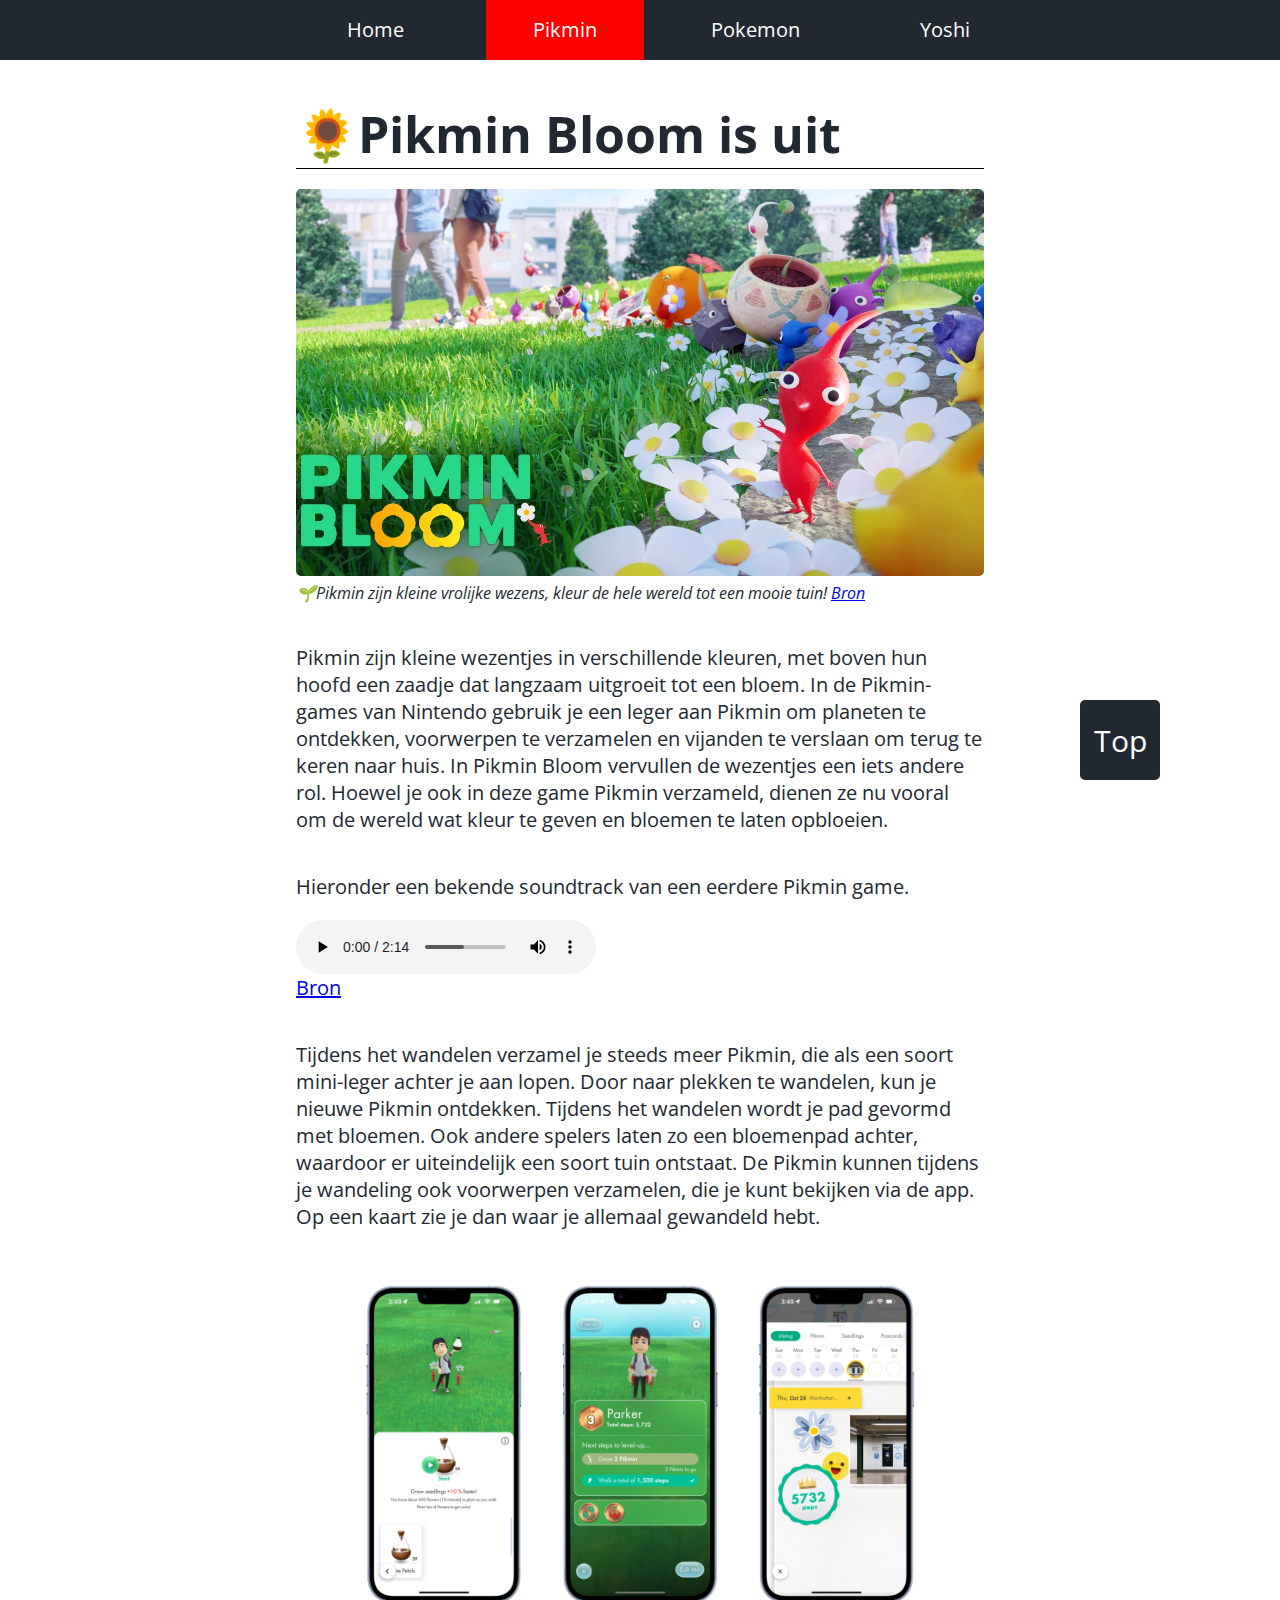
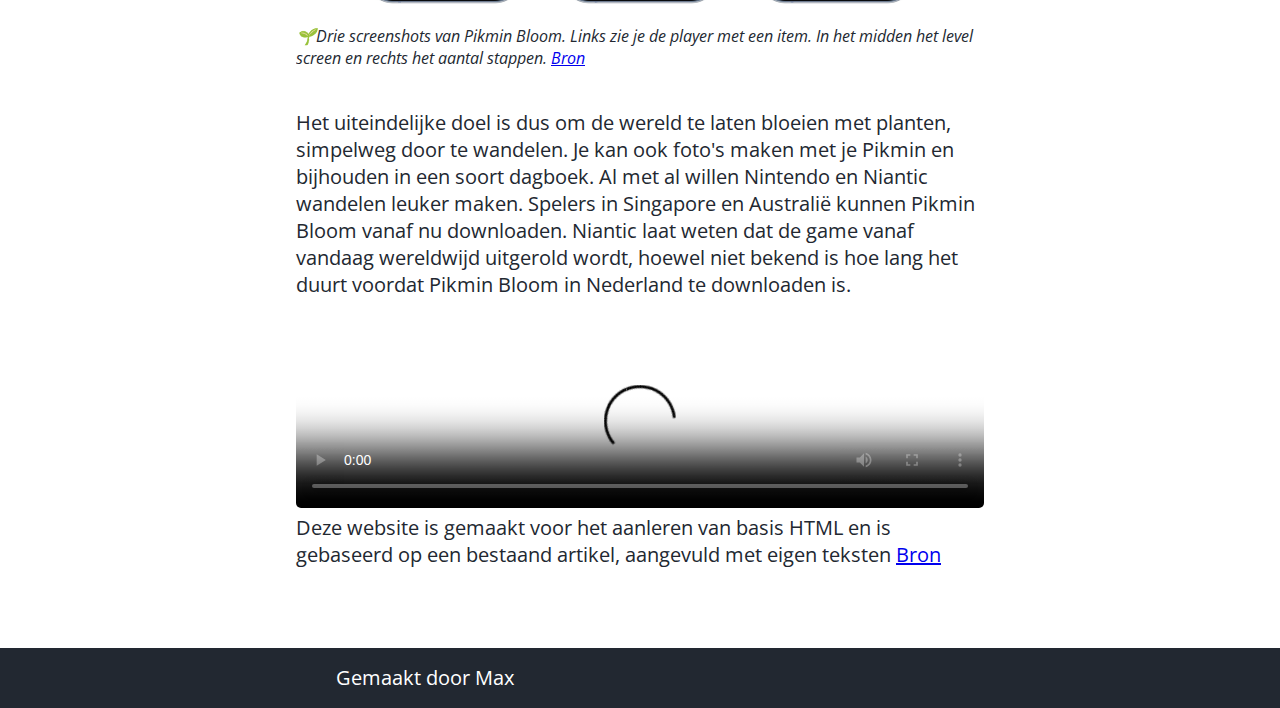
==== F1M2ONT/pikmin.html @ 9e2c4913 "Jehtoch" ====
<!DOCTYPE html>
<html lang="nl">
<head>
    <meta charset="UTF-8">
    <meta http-equiv="X-UA-Compatible" content="IE=edge">
    <meta name="viewport" content="width=device-width, initial-scale=1.0">
    <link rel="preconnect" href="https://fonts.googleapis.com">
    <link rel="preconnect" href="https://fonts.gstatic.com" crossorigin>
    <link href="https://fonts.googleapis.com/css2?family=Open+Sans:ital,wght@0,400;0,500;1,400&display=swap" rel="stylesheet">
    <link rel="stylesheet" href="style.css">
    <title>🌱 Pikmin Bloom 🌱</title>
</head>
<body>
    <header id="header">
        <nav>
            <ul>
                <li><a href="index.html">Home</a></li>
                <li class="active"><a href="pikmin.html">Pikmin</a></li>
                <li><a href="pokemon.html">Pokemon</a></li>
                <li><a href="Yoshi.html">Yoshi</a></li>
            </ul>
        </nav>
    </header>
    <article>
        <h1>🌻Pikmin Bloom is uit</h1>
        <figure>
            <img src="img/pikminbloom.webp" alt="pikmin op een wandelpad">
            <figcaption>🌱Pikmin zijn kleine vrolijke wezens,
                 kleur de hele wereld tot een mooie tuin!
                <a href="https://i0.wp.com/marsadtv.com/wp-content/uploads/2021/11/Pikmin-Bloom-New-Game-From-Pokemon-Go-Developer-Launched-for.jpeg?fit=1200%2C675&ssl=1">Bron</a>
                </figcaption>
        </figure>
        <p>
            Pikmin zijn kleine wezentjes in verschillende kleuren, 
            met boven hun hoofd een zaadje dat langzaam uitgroeit tot een bloem. 
            In de Pikmin-games van Nintendo gebruik je een leger aan Pikmin om planeten te ontdekken, 
            voorwerpen te verzamelen en vijanden te verslaan om terug te keren naar huis. 
            In Pikmin Bloom vervullen de wezentjes een iets andere rol. 
            Hoewel je ook in deze game Pikmin verzameld, 
            dienen ze nu vooral om de wereld wat kleur te geven en bloemen te laten opbloeien. 
        </p>
        <p>
            Hieronder een bekende soundtrack van een eerdere Pikmin game. 
            <audio src="audio/pikminOst.mp3" controls></audio> 
            <a href="https://www.youtube.com/watch?v=eMd5GUGGH4M&list=PL177585733449249C">Bron</a>           
        </p>
        <p>
            Tijdens het wandelen verzamel je steeds meer Pikmin, 
            die als een soort mini-leger achter je aan lopen. 
            Door naar plekken te wandelen, 
            kun je nieuwe Pikmin ontdekken. 
            Tijdens het wandelen wordt je pad gevormd met bloemen. 
            Ook andere spelers laten zo een bloemenpad achter, 
            waardoor er uiteindelijk een soort tuin ontstaat. 
            De Pikmin kunnen tijdens je wandeling ook voorwerpen verzamelen, 
            die je kunt bekijken via de app. 
            Op een kaart zie je dan waar je allemaal gewandeld hebt. 
        </p>
        <figure>
            <img src="img/pikminbloom2.png" alt="pikmin app op 3 iphones">
            <figcaption>
                🌱Drie screenshots van Pikmin Bloom.
                Links zie je de player met een item.
                In het midden het level screen en rechts het aantal stappen.
                <a href="https://www.iphonefirmware.com/wp-content/uploads/2021/10/Handson-Pikmin-Bloom-is-a-delightful-way-to-get-your-steps-in-even-if-youre-not-a-Nintendo-fan-iphonefirmware-com.png">Bron</a>
            </figcaption>
        </figure>
            <p>
            Het uiteindelijke doel is dus om de wereld te laten bloeien met planten, 
            simpelweg door te wandelen. 
            Je kan ook foto's maken met je Pikmin en bijhouden in een soort dagboek. 
            Al met al willen Nintendo en Niantic wandelen leuker maken. 
            Spelers in Singapore en Australië kunnen Pikmin Bloom vanaf nu downloaden. 
            Niantic laat weten dat de game vanaf vandaag wereldwijd uitgerold wordt, 
            hoewel niet bekend is hoe lang het duurt voordat Pikmin Bloom in Nederland te downloaden is. 
        </p>
        <video poster="img/poster.png" src="video/PikminBloom.mp4" controls></video>
        <p>
            Deze website is gemaakt voor het aanleren van basis HTML en is gebaseerd op een bestaand artikel,
             aangevuld met eigen teksten <a href="https://www.iculture.nl/nieuws/pikmin-bloom-downloaden/">Bron</a>
        </p>
    </article>
       <a class="top" href="#header">Top</a>
    <footer>
        <p>Gemaakt door Max</p>
    </footer>
</body>
</html>
---- F1M2ONT/style.css ----
*{
    margin:0;
    padding:0;
    box-sizing: border-box;
}

html{
    scroll-behavior: smooth
}

body{
    font-size: 20px;
    font-family: 'Open Sans', sans-serif; 
    color: #222831;
}

main{
    min-height: 100vh; 
    padding:40px;
    margin: 0 auto;
    max-width:60vw;
    animation-name: popup;
    animation-duration: 0.8s;
    animation-fill-mode: backwards;
}


.homepage{
   display:flex;
   flex-direction: row;
   align-items: center;
   flex-wrap: wrap;
   gap:40px;
   padding:40px;
}

header{
    height: 60px;
    width:100%;
    background: #222831;
}

nav{
    width: 60vw;
    height:100%;
    margin:0 auto;
}

nav > ul {
    list-style: none;
    display:flex;
    flex-direction: row;
    align-items: center;
    height:100%;
    justify-content: space-evenly;
    gap: 2rem;
    padding-left:40px;
}

nav > ul > li{
    width:100%;
    height:100%;
}

nav > ul > li > a{
    width:100%;
    height:100%;
    display:block;
    line-height: 60px;
    text-align: center;
}

nav > ul > li > a:visited, nav > ul > li > a:link{
    color: white;
    text-decoration: none;
}
nav > ul > .active{
    background:red;
}
article{
    width:60vw;
    margin:0 auto;
    padding: 40px;
}

.box{
    width: 100%;
    height:400px;
    padding:0;
    position:relative;
}

.box section{
    position:absolute;
    top:0;
    left:0;
    width:100%;
    height:100%;
    background:linear-gradient(transparent,60%,black);
    color:white;
    border-radius:50px;
    display:flex;
    align-items: flex-start;
    justify-content: flex-end;
    flex-direction: column;
    padding:40px;
    flex-shrink: 0;
}

.box  section > p {
    margin-bottom:0;
}

.box:nth-of-type(3){
    justify-self: flex-start;
}

.box > figure{
    height:100%;
    width:100%;
    margin-bottom:0;
}

.box img{
    object-fit: cover;
    background-position: left;
    border-radius:50px;
}

.box img:hover{
    transform:none;
}


figure{
    width:100%;
    height:100%;
    margin-bottom: 40px;
    overflow: hidden;
}

figcaption{
    font-style: italic;
    font-size: 80%;
}

img{
    width: 100%;
    height:100%;
    border-radius: 5px;
    transition:0.2s transform;
}

img:hover{
    transform:scale(1.05);
}

.homepage > h1{
    width:100%;
}
h1{
    font-size: 250%;
    margin-bottom:20px;
    border-bottom: 1px solid black;
}

p{
    margin-bottom: 40px;
}

footer{
    width:100%;
    height:60px;
    background:#222831;
    color: white;
    display:flex;
    align-items: center;
}

footer > p{
    width:60vw;
    margin: 0 auto;
    padding-left:80px;
}

audio{
    margin-top: 20px;
    display: block;
}

video{
    width:100%;
    border-radius: 5px;
    margin-top: 20px;

}

.top{
    width:80px;
    height:80px;
    background:#222831;;
    color: white;
    font-size: 150%;
    display:flex;
    justify-content: center;
    align-items: center;
    border:none;
    position:fixed;
    bottom:120px;
    right:120px;
    border-radius: 5px;
    text-decoration: none;
}

@keyframes popup {
    from{
        opacity:0;
        transform: translateY(20px);
    }
    to{
        opacity:1;
        transform: translateY(0);

    }
}

@media screen and (max-width:1000px) {
    main{
        max-width:80vw;

    }
    footer > p{
        width:80vw;
    }   
    img:hover{
        transform:none;
    }
    .top{
        bottom:20px;
        right:20px;
        width:60px;
        height:60px;
    }

    header{
        height:auto;
    }
    nav{
        width: 100%;
    }
    
    nav > ul {
        display:block;
        height:100%;
        width:100%;
        padding-left: 0;
    }
    
    nav > ul > li{
        width:100%;
        text-align: center;
        height:80px;
    }
    
    nav > ul > li > a{
        line-height: 80px;
    }
}

@media screen and (max-width:600px) {
    body{
        font-size: 16px;
    }

    h1{
        font-size: 180%;
    }

    main{
        max-width:100vw;
        padding:20px;
    }

    footer > p{
        width:100vw;
        padding-left:60px;
    }   
}
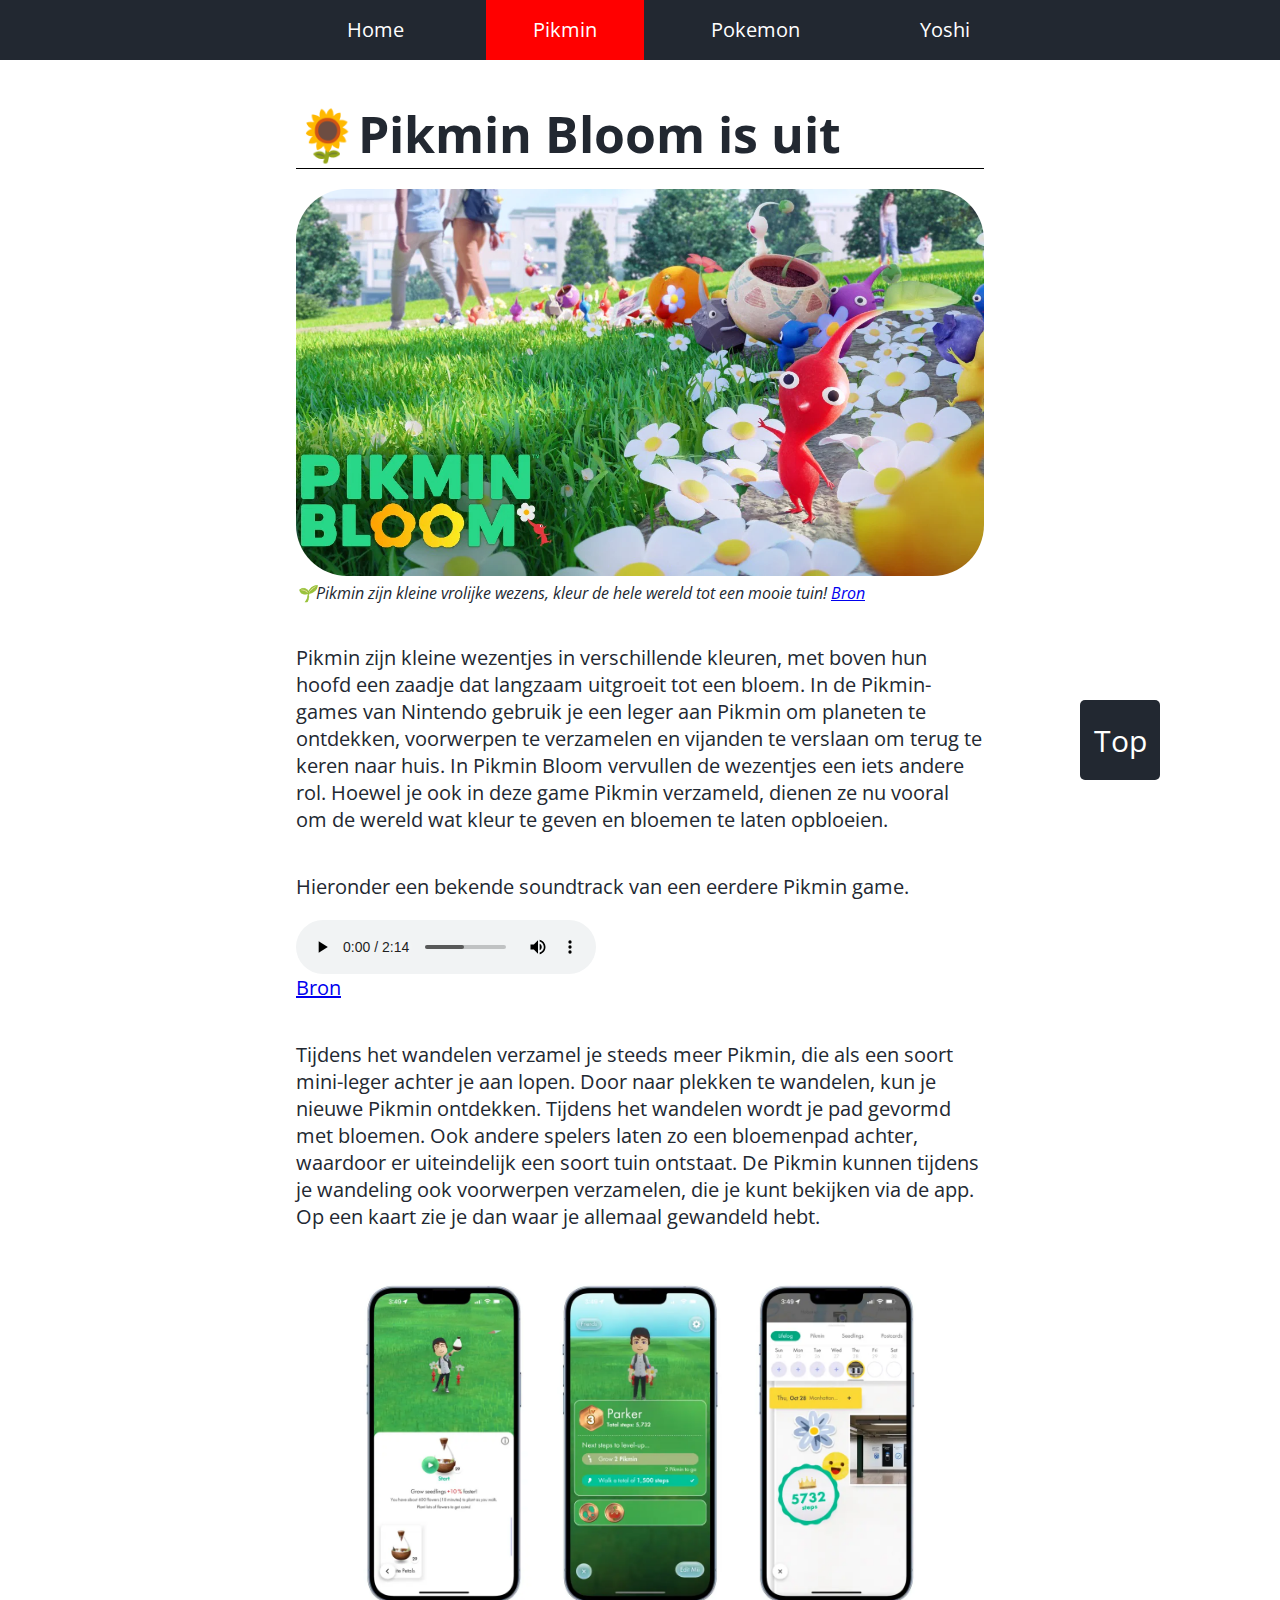
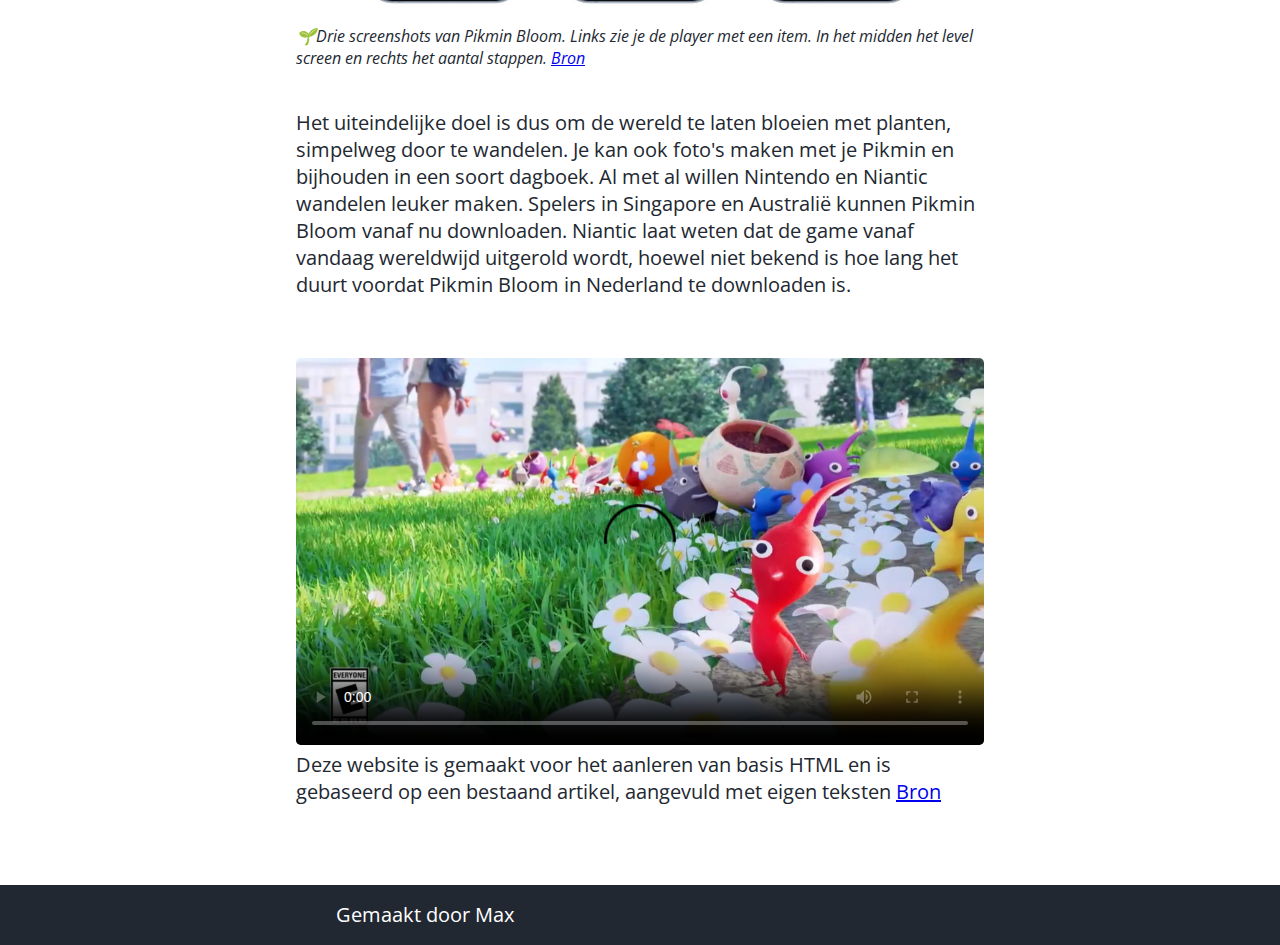
==== commit 5ec47e17: "commit" ====
--- a/F1M2ONT/pikmin.html
+++ b/F1M2ONT/pikmin.html
@@ -7,7 +7,7 @@
     <link rel="preconnect" href="https://fonts.googleapis.com">
     <link rel="preconnect" href="https://fonts.gstatic.com" crossorigin>
     <link href="https://fonts.googleapis.com/css2?family=Open+Sans:ital,wght@0,400;0,500;1,400&display=swap" rel="stylesheet">
-    <link rel="stylesheet" href="style.css">
+    <link rel="stylesheet" href="style2.css">
     <title>🌱 Pikmin Bloom 🌱</title>
 </head>
 <body>
@@ -57,7 +57,7 @@
             Op een kaart zie je dan waar je allemaal gewandeld hebt. 
         </p>
         <figure>
-            <img src="img/pikminbloom2.png" alt="pikmin app op 3 iphones">
+            <img src="img/pikminbloom2.webp" alt="pikmin app op 3 iphones">
             <figcaption>
                 🌱Drie screenshots van Pikmin Bloom.
                 Links zie je de player met een item.
@@ -74,7 +74,7 @@
             Niantic laat weten dat de game vanaf vandaag wereldwijd uitgerold wordt, 
             hoewel niet bekend is hoe lang het duurt voordat Pikmin Bloom in Nederland te downloaden is. 
         </p>
-        <video poster="img/poster.png" src="video/PikminBloom.mp4" controls></video>
+        <video poster="img/poster.webp" src="video/PikminBloom.mp4" controls></video>
         <p>
             Deze website is gemaakt voor het aanleren van basis HTML en is gebaseerd op een bestaand artikel,
              aangevuld met eigen teksten <a href="https://www.iculture.nl/nieuws/pikmin-bloom-downloaden/">Bron</a>
--- a/F1M2ONT/style2.css
+++ b/F1M2ONT/style2.css
@@ -0,0 +1,288 @@
+*{
+    margin:0;
+    padding:0;
+    box-sizing: border-box;
+}
+
+html{
+    scroll-behavior: smooth
+}
+
+body{
+    font-size: 1.25rem;
+    font-family: 'Open Sans', sans-serif; 
+    color: #222831;
+}
+
+main{
+    min-height: 100vh; 
+    padding: 2.5rem;
+    margin: 0 auto;
+    max-width:60vw;
+    animation-name: popup;
+    animation-duration: 0.8s;
+    animation-fill-mode: backwards;
+}
+
+
+.homepage{
+   display:flex;
+   flex-direction: row;
+   align-items: center;
+   flex-wrap: wrap;
+   gap: 2.5rem;
+   padding: 2.5rem;
+}
+
+header{
+    height: 3.75rem;
+    width:100%;
+    background: #222831;
+}
+
+nav{
+    width: 60vw;
+    height:100%;
+    margin:0 auto;
+}
+
+nav > ul {
+    list-style: none;
+    display:flex;
+    flex-direction: row;
+    align-items: center;
+    height:100%;
+    justify-content: space-evenly;
+    gap: 2rem;
+    padding-left: 2.5rem;
+}
+
+nav > ul > li{
+    width:100%;
+    height:100%;
+}
+
+nav > ul > li > a{
+    width:100%;
+    height:100%;
+    display:block;
+    line-height: 3.75rem;
+    text-align: center;
+}
+
+nav > ul > li > a:visited, nav > ul > li > a:link{
+    color: white;
+    text-decoration: none;
+}
+nav > ul > .active{
+    background:red;
+}
+article{
+    width:60vw;
+    margin:0 auto;
+    padding: 2.5rem;
+}
+
+.box{
+    width: 100%;
+    height: 25rem;
+    padding:0;
+    position:relative;
+}
+
+.box section{
+    position:absolute;
+    top:0;
+    left:0;
+    width:100%;
+    height:100%;
+    background:linear-gradient(transparent,60%,black);
+    color:white;
+    border-radius: 3.125rem;
+    display:flex;
+    align-items: flex-start;
+    justify-content: flex-end;
+    flex-direction: column;
+    padding: 2.5rem;
+    flex-shrink: 0;
+}
+
+.box  section > p {
+    margin-bottom:0;
+}
+
+.box:nth-of-type(3){
+    justify-self: flex-start;
+}
+
+.box > figure{
+    height:100%;
+    width:100%;
+    margin-bottom:0;
+}
+
+.box img{
+    object-fit: cover;
+    background-position: left;
+    border-radius: 3.125rem;
+}
+
+.box img:hover{
+    transform:none;
+}
+
+
+figure{
+    width:100%;
+    height:100%;
+    margin-bottom: 2.5rem;
+    overflow: hidden;
+}
+
+figcaption{
+    font-style: italic;
+    font-size: 80%;
+}
+
+img{
+    width: 100%;
+    height:100%;
+    border-radius: 3.2rem;
+    transition:0.2s transform;
+}
+
+img:hover{
+    transform:scale(1.05);
+}
+
+.homepage > h1{
+    width:100%;
+}
+h1{
+    font-size: 250%;
+    margin-bottom: 1.25rem ;
+    border-bottom: 1px solid black;
+}
+
+p{
+    margin-bottom: 2.5rem;
+}
+
+footer{
+    width:100%;
+    height: 3.75rem;
+    background:#222831;
+    color: white;
+    display:flex;
+    align-items: center;
+}
+
+footer > p{
+    width:60vw;
+    margin: 0 auto;
+    padding-left: 5rem;
+}
+
+audio{
+    margin-top: 1.25rem;
+    display: block;
+}
+
+video{
+    width:100%;
+    border-radius: 5px;
+    margin-top: 1.25rem;
+
+}
+
+.top{
+    width: 5rem;
+    height: 5rem;
+    background:#222831;;
+    color: white;
+    font-size: 150%;
+    display:flex;
+    justify-content: center;
+    align-items: center;
+    border:none;
+    position:fixed;
+    bottom: 7.5rem;
+    right: 7.5rem;
+    border-radius: 5px;
+    text-decoration: none;
+}
+
+@keyframes popup {
+    from{
+        opacity:0;
+        transform: translateY(1.25rem);
+    }
+    to{
+        opacity:1;
+        transform: translateY(0);
+
+    }
+}
+
+@media screen and (max-width: 62.5rem) {
+    main{
+        max-width:80vw;
+
+    }
+    footer > p{
+        width:80vw;
+    }   
+    img:hover{
+        transform:none;
+    }
+    .top{
+        bottom: 1.25rem;
+        right: 1.25;
+        width: 3.75rem;
+        height: 3.75rem;
+    }
+
+    header{
+        height:auto;
+    }
+    nav{
+        width: 100%;
+    }
+    
+    nav > ul {
+        display:block;
+        height:100%;
+        width:100%;
+        padding-left: 0;
+    }
+    
+    nav > ul > li{
+        width:100%;
+        text-align: center;
+        height: 5rem;
+    }
+    
+    nav > ul > li > a{
+        line-height: 5rem;
+    }
+}
+
+@media screen and (max-width: 37.5rem) {
+    body{
+        font-size: 1rem;
+    }
+
+    h1{
+        font-size: 180%;
+    }
+
+    main{
+        max-width:100vw;
+        padding:1.25rem;
+    }
+
+    footer > p{
+        width:100vw;
+        padding-left:3.75rem;
+    }   
+}